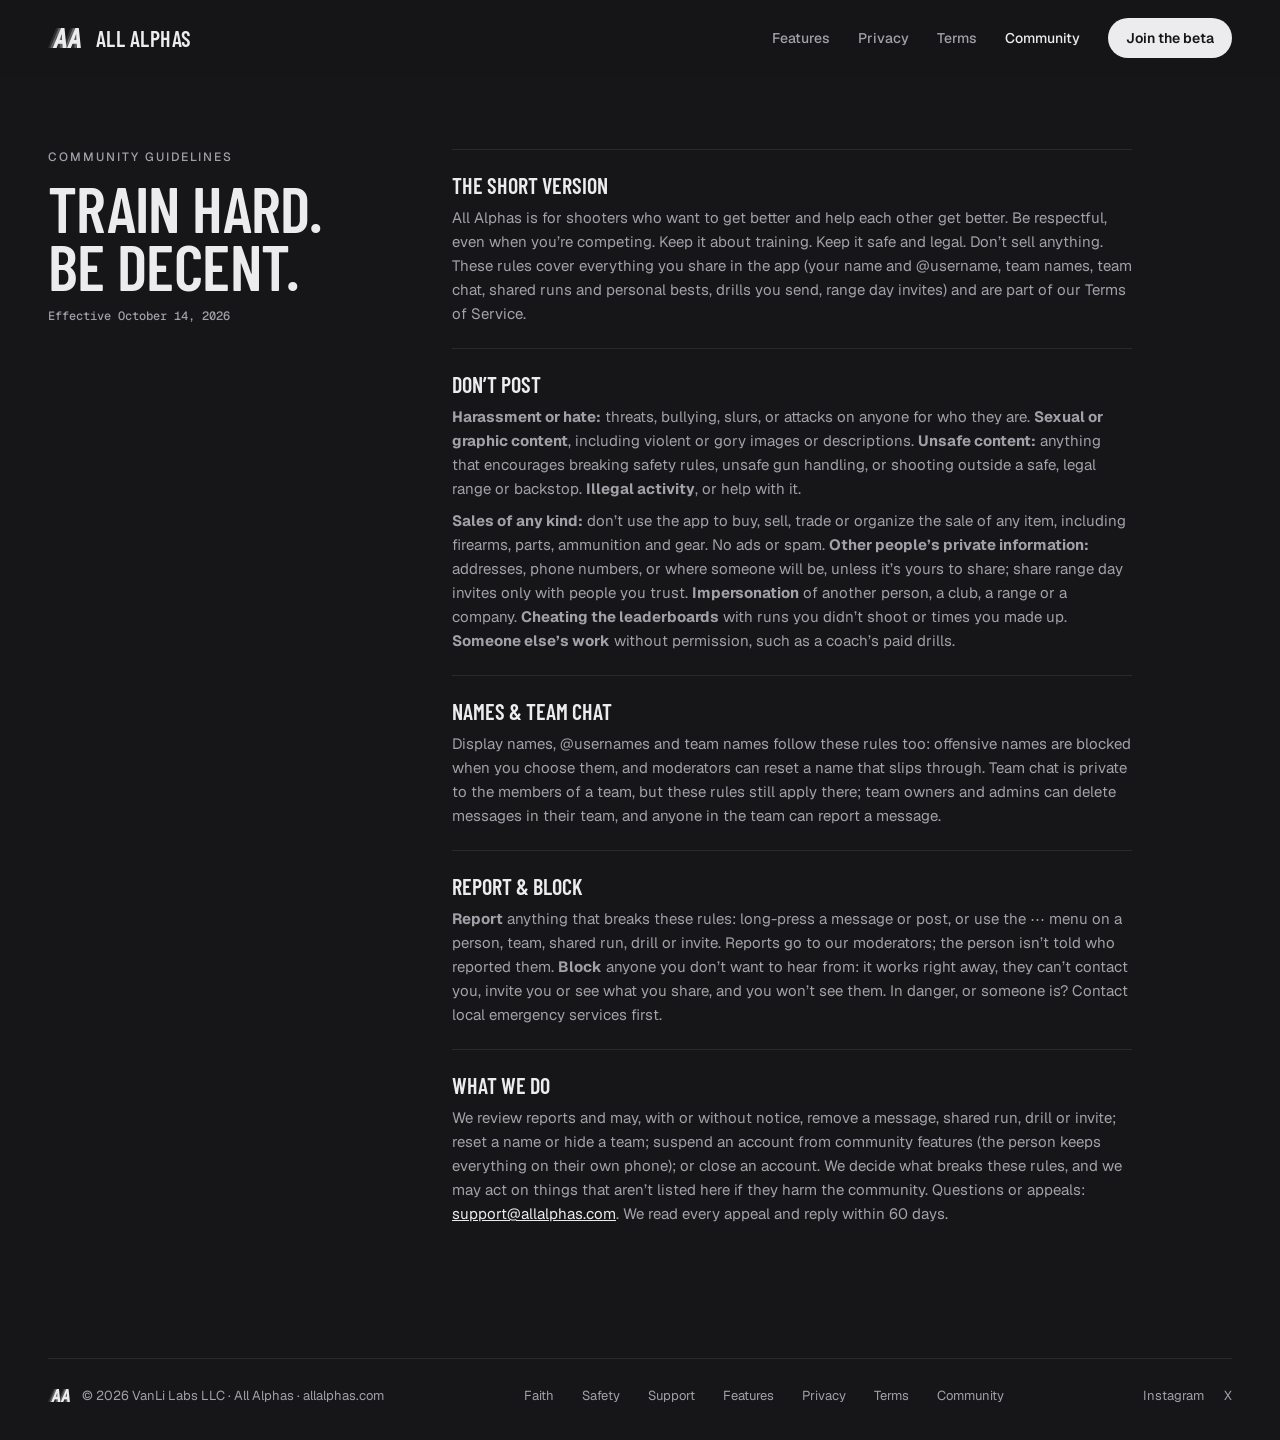
==== community/index.html @ 9bcdd229 "Launch audit fixes: self-hosted fonts, accessibility, stale text Fonts served from the site (OFL tex" ====
<!DOCTYPE html>
<html lang="en">
<head>
<meta charset="UTF-8">
<meta http-equiv="Content-Security-Policy" content="default-src 'self'; script-src 'self' 'sha256-/9OlX+zkD22YCrspq30CoqWCmmkGF4t2o6hszdd3/6A='; style-src 'self'; font-src 'self'; img-src 'self'; connect-src 'self'; object-src 'none'; base-uri 'none'; form-action 'none'; upgrade-insecure-requests">
<meta name="viewport" content="width=device-width, initial-scale=1">
<meta name="theme-color" content="#161618">
<meta name="color-scheme" content="dark">
<title>Community Guidelines — All Alphas</title>
<meta name="description" content="The All Alphas Community Guidelines.">
<link rel="canonical" href="https://allalphas.com/community/">
<link rel="icon" type="image/png" href="/assets/favicon.png">
<link rel="apple-touch-icon" href="/assets/icon.png">
<link rel="stylesheet" href="/styles.css?v=14">
<script>
  // Scroll animations are an enhancement: skip them for people who ask for reduced motion.
  if (!window.matchMedia('(prefers-reduced-motion: reduce)').matches) document.documentElement.classList.add('js');
</script>
</head>
<body>
<a class="skip-link" href="#main">Skip to content</a>

<div class="scroll-progress" id="scroll-progress" aria-hidden="true"></div>

<nav class="nav" id="nav">
  <a href="/" class="nav-brand" aria-label="All Alphas home">
    <img src="/assets/logo.svg" alt="">
    <span class="nav-wordmark">ALL ALPHAS</span>
  </a>
  <div class="nav-links" id="nav-links">
    <a class="nav-link" href="/features/">Features</a>
    <a class="nav-link" href="/privacy/">Privacy</a>
    <a class="nav-link" href="/terms/">Terms</a>
    <a class="nav-link" href="/community/" aria-current="page">Community</a>
    <a class="pill" href="https://testflight.apple.com/join/QeFHPPyd" target="_blank" rel="noopener" id="join-link">Join the beta</a>
  </div>
  <button class="nav-toggle" id="nav-toggle" aria-label="Open menu" aria-controls="nav-links" aria-expanded="false">&#9776;</button>
</nav>

<main id="main" class="page-main">
<section class="section" id="community">
  <div class="section-label">
    <span class="eyebrow">COMMUNITY GUIDELINES</span>
    <h1>TRAIN HARD.<br>BE DECENT.</h1>
    <span class="section-date">Effective October 14, 2026</span>
  </div>
  <div class="legal-list">
    <div class="legal-item">
      <h3>THE SHORT VERSION</h3>
      <p>All Alphas is for shooters who want to get better and help each other get better. Be respectful, even when you’re competing. Keep it about training. Keep it safe and legal. Don’t sell anything. These rules cover everything you share in the app (your name and @username, team names, team chat, shared runs and personal bests, drills you send, range day invites) and are part of our Terms of Service.</p>
    </div>
    <div class="legal-item">
      <h3>DON’T POST</h3>
      <p><strong>Harassment or hate:</strong> threats, bullying, slurs, or attacks on anyone for who they are. <strong>Sexual or graphic content</strong>, including violent or gory images or descriptions. <strong>Unsafe content:</strong> anything that encourages breaking safety rules, unsafe gun handling, or shooting outside a safe, legal range or backstop. <strong>Illegal activity</strong>, or help with it.</p>
      <p><strong>Sales of any kind:</strong> don’t use the app to buy, sell, trade or organize the sale of any item, including firearms, parts, ammunition and gear. No ads or spam. <strong>Other people’s private information:</strong> addresses, phone numbers, or where someone will be, unless it’s yours to share; share range day invites only with people you trust. <strong>Impersonation</strong> of another person, a club, a range or a company. <strong>Cheating the leaderboards</strong> with runs you didn’t shoot or times you made up. <strong>Someone else’s work</strong> without permission, such as a coach’s paid drills.</p>
    </div>
    <div class="legal-item">
      <h3>NAMES &amp; TEAM CHAT</h3>
      <p>Display names, @usernames and team names follow these rules too: offensive names are blocked when you choose them, and moderators can reset a name that slips through. Team chat is private to the members of a team, but these rules still apply there; team owners and admins can delete messages in their team, and anyone in the team can report a message.</p>
    </div>
    <div class="legal-item">
      <h3>REPORT &amp; BLOCK</h3>
      <p><strong>Report</strong> anything that breaks these rules: long-press a message or post, or use the ⋯ menu on a person, team, shared run, drill or invite. Reports go to our moderators; the person isn’t told who reported them. <strong>Block</strong> anyone you don’t want to hear from: it works right away, they can’t contact you, invite you or see what you share, and you won’t see them. In danger, or someone is? Contact local emergency services first.</p>
    </div>
    <div class="legal-item">
      <h3>WHAT WE DO</h3>
      <p>We review reports and may, with or without notice, remove a message, shared run, drill or invite; reset a name or hide a team; suspend an account from community features (the person keeps everything on their own phone); or close an account. We decide what breaks these rules, and we may act on things that aren’t listed here if they harm the community. Questions or appeals: <a href="mailto:support@allalphas.com">support@allalphas.com</a>. We read every appeal and reply within 60 days.</p>
    </div>
  </div>
</section>
</main>

<footer>
  <div class="brand">
    <img src="/assets/logo.svg" alt="">
    <span>© 2026 VanLi Labs LLC · All Alphas · allalphas.com</span>
  </div>
  <div class="links">
    <a href="/#faith">Faith</a>
    <a href="/#safety">Safety</a>
    <a href="/#support">Support</a>
    <a href="/features/">Features</a>
    <a href="/privacy/">Privacy</a>
    <a href="/terms/">Terms</a>
    <a href="/community/">Community</a>
  </div>
  <div class="social-links">
    <a href="https://instagram.com/allalphas.app" target="_blank" rel="noopener">Instagram</a>
    <a href="https://x.com/allalphas.app" target="_blank" rel="noopener">X</a>
  </div>
</footer>

<script src="/app.js?v=9"></script>
</body>
</html>
---- styles.css ----
/* Fonts are served from this site, so no visitor data goes to a font host. SIL Open Font License: assets/fonts/OFL.txt */
@font-face { font-family: 'Barlow Condensed'; font-style: normal; font-weight: 500; font-display: swap; src: url('/assets/fonts/BarlowCondensed_500Medium.ttf') format('truetype'); }
@font-face { font-family: 'Barlow Condensed'; font-style: normal; font-weight: 600; font-display: swap; src: url('/assets/fonts/BarlowCondensed_600SemiBold.ttf') format('truetype'); }
@font-face { font-family: 'Barlow Condensed'; font-style: normal; font-weight: 700; font-display: swap; src: url('/assets/fonts/BarlowCondensed_700Bold.ttf') format('truetype'); }
@font-face { font-family: 'Geist'; font-style: normal; font-weight: 400; font-display: swap; src: url('/assets/fonts/Geist_400Regular.ttf') format('truetype'); }
@font-face { font-family: 'Geist'; font-style: normal; font-weight: 500; font-display: swap; src: url('/assets/fonts/Geist_500Medium.ttf') format('truetype'); }
@font-face { font-family: 'Geist'; font-style: normal; font-weight: 600; font-display: swap; src: url('/assets/fonts/Geist_600SemiBold.ttf') format('truetype'); }
@font-face { font-family: 'Geist'; font-style: normal; font-weight: 700; font-display: swap; src: url('/assets/fonts/Geist_700Bold.ttf') format('truetype'); }
@font-face { font-family: 'Geist Mono'; font-style: normal; font-weight: 500; font-display: swap; src: url('/assets/fonts/GeistMono_500Medium.ttf') format('truetype'); }
@font-face { font-family: 'Geist Mono'; font-style: normal; font-weight: 600; font-display: swap; src: url('/assets/fonts/GeistMono_600SemiBold.ttf') format('truetype'); }

/* All Alphas marketing site — tokens taken from src/theme/tokens.ts in ethanlight1110/all-alphas */

:root {
  --bg: #161618;
  --card: #1f1f22;
  --raise: #2a2a2e;
  --line: #2a2a2e;
  --ink: #ececee;
  --mute: #a1a1a8;
  --faint: #6c6c73;
  --inv: #ececee;
  --inv-ink: #161618;
  --good: #3fc168;
  --bad: #ff6f6b;
  --pb: #ba7afb;
  --inverted-surface: #ececee;
  --inverted-ink: #161618;
  --inverted-mute: #5a5a60;
  --inverted-rule: #c9c9cd;
  --inverted-rule-2: #d0d0d4;
  --content-max: 74rem;
  --side-pad: 3rem;
  color-scheme: dark;
}

* { box-sizing: border-box; }

html {
  background: var(--bg);
  scroll-behavior: smooth;
  /* The nav is sticky, so in-page links stop just below it. */
  scroll-padding-top: 4.75rem;
}

body {
  margin: 0;
  background: var(--bg);
  color: var(--ink);
  font-family: 'Geist', system-ui, -apple-system, sans-serif;
  -webkit-font-smoothing: antialiased;
}

a { color: inherit; text-decoration: none; overflow-wrap: anywhere; }

/* Feedback is instant on press (not on release). The tiny touchstart listener in app.js makes
   :active fire on iOS Safari. The default grey tap flash is replaced by these states. */
a, button { -webkit-tap-highlight-color: transparent; }
a:active, .nav-toggle:active { opacity: .6; }

a:focus-visible, button:focus-visible {
  outline: 2px solid var(--ink);
  outline-offset: 3px;
}
.safety-panel a:focus-visible { outline-color: var(--inverted-ink); }

.display {
  font-family: 'Barlow Condensed', sans-serif;
  text-transform: uppercase;
}

.mono {
  font-family: 'Geist Mono', ui-monospace, monospace;
}

.wrap {
  max-width: var(--content-max);
  margin: 0 auto;
  padding-left: var(--side-pad);
  padding-right: var(--side-pad);
}

/* ---------- Nav ---------- */

/* Translucent, sticky chrome: content scrolls underneath. The divider only appears once the page
   has scrolled (app.js toggles .scrolled), so it separates the bar from content rather than
   sitting there permanently. */
.nav {
  position: sticky;
  top: 0;
  z-index: 40;
  display: flex;
  align-items: center;
  justify-content: space-between;
  padding: 1.125rem var(--side-pad);
  background: rgba(22, 22, 24, .86); /* dense enough to keep the links legible over the light Safety panel */
  -webkit-backdrop-filter: blur(20px) saturate(180%);
  backdrop-filter: blur(20px) saturate(180%);
  border-bottom: 1px solid transparent;
  transition: border-color 200ms ease;
}

.nav.scrolled { border-bottom-color: var(--line); }

@supports not ((backdrop-filter: blur(1px)) or (-webkit-backdrop-filter: blur(1px))) {
  .nav { background: var(--bg); }
}
@media (prefers-reduced-transparency: reduce) {
  .nav { background: var(--bg); -webkit-backdrop-filter: none; backdrop-filter: none; }
}
@media (prefers-contrast: more) {
  .nav { background: var(--bg); -webkit-backdrop-filter: none; backdrop-filter: none; border-bottom-color: var(--mute); }
}

.nav-brand {
  display: flex;
  align-items: center;
  gap: 0.75rem;
  /* 44px-tall hit area without changing the look */
  padding: 0.75rem 0;
  margin: -0.75rem 0;
}

.nav-brand img {
  width: 36px;
  height: auto;
}

.nav-wordmark {
  font: 600 1.375rem/1 'Barlow Condensed', sans-serif;
  letter-spacing: 0.0227em;
}

.nav-links {
  display: flex;
  align-items: center;
  gap: 1.75rem;
  font: 500 0.875rem 'Geist', sans-serif;
}

.nav-links a.nav-link {
  color: var(--mute);
  transition: color 150ms ease;
}

.pill {
  display: inline-flex;
  align-items: center;
  height: 2.5rem;
  padding: 0 1.125rem;
  border-radius: 999px;
  background: var(--inv);
  color: var(--inv-ink);
  font: 600 0.875rem/1 'Geist', sans-serif;
  position: relative;
  transition: background 150ms ease, transform 220ms cubic-bezier(.2, .7, .2, 1);
}

/* Invisible padding so the tap area is at least 44px tall even when the pill is 36-40px. */
.pill::before {
  content: "";
  position: absolute;
  inset: -4px -2px;
}

/* Responds on press, settles back with a soft ease-out on release. */
.pill:active {
  opacity: 1;
  transform: scale(.97);
  transition-duration: 80ms, 80ms;
}

.nav-toggle {
  display: none;
  background: none;
  border: none;
  color: var(--ink);
  font-size: 1.75rem;
  line-height: 1;
  cursor: pointer;
  padding: 0.25rem 0.5rem;
  min-width: 2.75rem;
  min-height: 2.75rem;
  align-items: center;
  justify-content: center;
}

/* Hover only on devices that can hover (on touch it sticks after a tap). */
@media (hover: hover) {
  .nav-links a.nav-link:hover,
  footer .links a:hover,
  footer .social-links a:hover { color: var(--ink); }
  .pill:hover { background: #ffffff; }
}

/* ---------- Hero ---------- */

.hero {
  display: grid;
  grid-template-columns: minmax(0,1fr) minmax(0,1fr);
  align-items: center;
  padding: 0 var(--side-pad) 3rem;
  gap: 1.5rem;
}

.hero-copy {
  display: flex;
  flex-direction: column;
  gap: 1.625rem;
  padding-top: 2.5rem;
}

.eyebrow {
  font: 500 0.75rem 'Geist', sans-serif;
  letter-spacing: 0.1667em;
  color: var(--mute);
}

.hero h1 {
  margin: 0;
  font: 600 7rem/.88 'Barlow Condensed', sans-serif;
  letter-spacing: -.01em;
}

.hero p {
  margin: 0;
  max-width: 27.5rem;
  font: 400 1.0625rem/1.55 'Geist', sans-serif;
  color: var(--mute);
}

.store-row {
  display: flex;
  align-items: center;
  gap: 1rem;
  flex-wrap: wrap;
}

.store-badge {
  height: 3.25rem;
  padding: 0 1.375rem;
  border-radius: 12px;
  background: #000;
  border: 1px solid #4a4a50;
  display: flex;
  flex-direction: column;
  justify-content: center;
  color: #fff;
}

.store-badge span.small { font: 500 0.625rem 'Geist', sans-serif; }
.store-badge span.big { font: 600 1.1875rem/1 'Geist', sans-serif; }

.store-caption {
  font: 500 0.75rem 'Geist Mono', monospace;
  color: var(--mute);
}

/* ---------- Beta sign-up ---------- */

.beta {
  display: flex;
  flex-direction: column;
  align-items: flex-start;
  gap: 0.875rem;
  width: 100%;
  max-width: 28.75rem;
}

.beta-form,
.beta-done {
  display: flex;
  flex-direction: column;
  gap: 0.625rem;
  width: 100%;
  text-align: left;
}

.beta-form[hidden],
.beta-done[hidden],
.store-badge[hidden] { display: none; }

.beta-title {
  font: 500 0.75rem 'Geist', sans-serif;
  letter-spacing: 0.1667em;
  color: var(--ink);
}

.beta-row {
  display: flex;
  gap: 0.625rem;
  width: 100%;
}

.beta-input {
  flex: 1 1 0;
  min-width: 0;
  height: 3rem;
  padding: 0 1rem;
  border-radius: 12px;
  border: 1px solid #3a3a40;
  background: var(--card);
  color: var(--ink);
  font: 400 1rem 'Geist', sans-serif;
  appearance: none;
  -webkit-appearance: none;
}

.beta-input::placeholder { color: var(--faint); }

.beta-input:focus-visible,
.beta-check input:focus-visible {
  outline: 2px solid var(--ink);
  outline-offset: 2px;
}

.beta-submit {
  height: 3rem;
  padding: 0 1.375rem;
  border: none;
  cursor: pointer;
  white-space: nowrap;
  font-size: 0.9375rem;
}

.beta-submit:disabled { opacity: .6; cursor: default; }

.beta-check {
  display: flex;
  align-items: center;
  gap: 0.625rem;
  font: 400 0.875rem/1.4 'Geist', sans-serif;
  color: var(--mute);
  cursor: pointer;
}

.beta-check input {
  width: 20px;
  height: 20px;
  flex: 0 0 auto;
  margin: 0;
  accent-color: var(--ink);
}

.beta-status {
  margin: 0;
  min-height: 0;
  font: 500 0.875rem/1.4 'Geist', sans-serif;
  color: var(--good);
}
.beta-status:empty { display: none; }
.beta-status.error { color: var(--bad); }

.hero .beta-note,
.hero .beta-done p {
  margin: 0;
  max-width: none;
  font: 400 0.8125rem/1.5 'Geist', sans-serif;
  color: var(--mute);
}

.hero .beta-done p { font-size: 1.0625rem; }

.beta-note a { text-decoration: underline; }

.beta-trap {
  position: absolute;
  left: -10000px;
  width: 1px;
  height: 1px;
  overflow: hidden;
}

.visually-hidden {
  position: absolute;
  width: 1px;
  height: 1px;
  margin: -1px;
  padding: 0;
  overflow: hidden;
  clip: rect(0 0 0 0);
  white-space: nowrap;
  border: 0;
}

.hero-art {
  position: relative;
  display: flex;
  flex-wrap: wrap;
  align-items: flex-start;
  gap: 2.25rem;
}

.phone {
  position: relative;
  display: block;
  box-sizing: border-box;
  width: 240px;
  flex: 0 0 auto;
  aspect-ratio: 282 / 610;
  border-radius: 42px;
  background: #0b0b0c;
  border: 1px solid #2e2e33;
  box-shadow: 0 0 0 1px #2e2e33, 0 40px 80px -20px rgba(0,0,0,.7);
  padding: 7px;
}

.phone img {
  display: block;
  width: 100%;
  height: 100%;
  object-fit: cover;
  border-radius: 34px;
  background: #161618;
}

.phone::after {
  content: "";
  position: absolute;
  top: 18px;
  left: 50%;
  transform: translateX(-50%);
  width: 62px;
  height: 17px;
  border-radius: 9px;
  background: #000;
  pointer-events: none;
}

.hero-art .behind {
  order: 2;
  opacity: .5;
  margin-top: 70px;
  width: 200px;
}

.hero-art .front {
  order: 1;
}

/* ---------- Feature strip ---------- */

.features {
  margin: 0 var(--side-pad);
  display: grid;
  grid-template-columns: repeat(4, minmax(0, 1fr));
  border-top: 1px solid var(--line);
  border-bottom: 1px solid var(--line);
}

.feature {
  padding: 2rem 1.75rem;
  border-left: 1px solid var(--line);
  display: flex;
  flex-direction: column;
  gap: 0.625rem;
}

.feature:first-child {
  border-left: none;
  padding-left: 0;
}

.feature:last-child {
  padding-right: 0;
}

.feature h2,
.feature h3 {
  margin: 0;
  font: 600 1.625rem/1 'Barlow Condensed', sans-serif;
}

.feature p {
  margin: 0;
  font: 400 0.875rem/1.5 'Geist', sans-serif;
  color: var(--mute);
}

/* ---------- Section shells ---------- */

.section {
  padding: 6.875rem var(--side-pad) 0;
  display: grid;
  grid-template-columns: 21.25rem minmax(0,1fr);
  gap: 4rem;
  scroll-margin-top: 1.5rem;
}

.section:last-of-type { padding-bottom: 6.875rem; }

.section-label {
  display: flex;
  flex-direction: column;
  gap: 0.875rem;
}

.section-label .eyebrow { color: var(--mute); }

.section-label h1,
.section-label h2 {
  margin: 0;
  font: 600 4rem/.9 'Barlow Condensed', sans-serif;
  letter-spacing: -.01em;
}

.section-date {
  font: 500 0.75rem 'Geist Mono', monospace;
  color: var(--mute);
}

/* ---------- Support ---------- */

.support-body {
  display: flex;
  flex-direction: column;
  gap: 0.875rem;
}

.email-card {
  background: var(--card);
  border-radius: 20px;
  padding: 2rem;
  display: flex;
  justify-content: space-between;
  align-items: center;
  gap: 1.5rem;
  flex-wrap: wrap;
}

.email-card .label {
  font: 500 0.6875rem 'Geist', sans-serif;
  letter-spacing: 0.1364em;
  color: var(--mute);
}

.email-card a {
  font: 600 clamp(1.125rem, 5vw, 2.25rem)/1.15 'Barlow Condensed', sans-serif;
  display: block;
  margin-top: 0.375rem;
  overflow-wrap: anywhere;
}

.help-grid {
  display: grid;
  grid-template-columns: repeat(3, minmax(0, 1fr));
  gap: 0.875rem;
}

.help-card {
  background: var(--card);
  border-radius: 20px;
  padding: 1.5rem;
  display: flex;
  flex-direction: column;
  gap: 0.5rem;
}

.help-card .title {
  font: 600 1.25rem/1.05 'Barlow Condensed', sans-serif;
}

.help-card .body {
  font: 400 0.875rem/1.5 'Geist', sans-serif;
  color: var(--mute);
}

.support-foot {
  font: 400 0.8125rem 'Geist', sans-serif;
  color: var(--mute);
}

/* ---------- Safety (inverted panel) ---------- */

.safety-panel {
  margin: 6.875rem var(--side-pad) 0;
  padding: 3.5rem;
  border-radius: 20px;
  background: var(--inverted-surface);
  color: var(--inverted-ink);
  display: grid;
  grid-template-columns: 21.25rem minmax(0,1fr);
  gap: 4rem;
  scroll-margin-top: 1.5rem;
}

.safety-panel .eyebrow { color: var(--inverted-mute); }

.safety-panel h2 {
  margin: 0;
  font: 600 4rem/.9 'Barlow Condensed', sans-serif;
  letter-spacing: -.01em;
}

.safety-body {
  display: flex;
  flex-direction: column;
  gap: 1rem;
  font: 400 1rem/1.6 'Geist', sans-serif;
  max-width: 42.5rem;
}

.safety-body > p { margin: 0; }

.rules-card {
  background: var(--bg);
  color: var(--ink);
  border-radius: 16px;
  padding: 1.75rem;
  display: flex;
  flex-direction: column;
  gap: 1.125rem;
}

.rules-card .label {
  font: 500 0.6875rem 'Geist', sans-serif;
  letter-spacing: 0.1364em;
  color: var(--mute);
}

.rules-grid {
  display: grid;
  grid-template-columns: repeat(2, minmax(0, 1fr));
  gap: 1.125rem 1.75rem;
}

.rule {
  display: flex;
  gap: 0.875rem;
  align-items: baseline;
}

.rule .num {
  font: 600 2rem/1 'Barlow Condensed', sans-serif;
  flex: none;
}

.rule .text {
  font: 400 0.9375rem/1.5 'Geist', sans-serif;
}

.safety-list {
  display: flex;
  flex-direction: column;
  border-top: 1px solid var(--inverted-rule);
}

.safety-list span {
  padding: 0.75rem 0;
  border-bottom: 1px solid var(--inverted-rule);
  font: 400 1rem/1.6 'Geist', sans-serif;
}

.safety-list span:last-child { border-bottom: none; }

.liability {
  color: var(--inverted-mute);
}

/* ---------- Legal (privacy / terms) ---------- */

.legal-list {
  display: flex;
  flex-direction: column;
  max-width: 42.5rem;
  border-top: 1px solid var(--line);
}

.legal-item {
  padding: 1.375rem 0;
  border-bottom: 1px solid var(--line);
  display: flex;
  flex-direction: column;
  gap: 0.5rem;
}

.legal-item:last-child { border-bottom: none; }

.legal-item h3 {
  margin: 0;
  font: 600 1.375rem 'Barlow Condensed', sans-serif;
}

.legal-item p {
  margin: 0;
  font: 400 0.9375rem/1.6 'Geist', sans-serif;
  color: var(--mute);
}

.legal-item p a { color: var(--ink); text-decoration: underline; }

.clause {
  padding: 1.375rem 0;
  border-bottom: 1px solid var(--line);
  display: grid;
  grid-template-columns: 2.5rem 1fr;
  gap: 0.75rem;
}

.clause:last-child { border-bottom: none; }

.clause .num {
  font: 500 0.8125rem 'Geist Mono', monospace;
  color: var(--mute);
  padding-top: 0.25rem;
}

.clause .body {
  display: flex;
  flex-direction: column;
  gap: 0.5rem;
}

.clause h3 {
  margin: 0;
  font: 600 1.375rem 'Barlow Condensed', sans-serif;
}

.clause p {
  margin: 0;
  font: 400 0.9375rem/1.6 'Geist', sans-serif;
  color: var(--mute);
}

.clause p a { color: var(--ink); text-decoration: underline; }

/* ---------- Footer ---------- */

footer {
  margin: 0 var(--side-pad);
  padding: 1.75rem 0 2.25rem;
  border-top: 1px solid var(--line);
  display: flex;
  justify-content: space-between;
  align-items: center;
  flex-wrap: wrap;
  gap: 1rem;
  font: 400 0.8125rem 'Geist', sans-serif;
  color: var(--mute);
}

footer .brand {
  display: flex;
  align-items: center;
  gap: 0.625rem;
}

footer .brand img { width: 24px; height: auto; }

footer .links {
  display: flex;
  gap: 1.75rem;
  flex-wrap: wrap;
}

footer .social-links {
  display: flex;
  gap: 1.25rem;
  flex-wrap: wrap;
}

/* On touch screens, give footer links a 44px-tall row (desktop keeps the compact footer). */
@media (pointer: coarse), (max-width: 35em) {
  footer .links,
  footer .social-links { gap: 0 1.5rem; }
  footer .links a,
  footer .social-links a {
    display: inline-flex;
    align-items: center;
    min-height: 2.75rem;
  }
}

/* ---------- Inner pages ---------- */

.nav-links a.nav-link[aria-current="page"] { color: var(--ink); }

.page-main { padding-bottom: 6.875rem; }
.page-main .section { padding-top: 4.5rem; }
.page-main .section:last-of-type { padding-bottom: 0; }
.page-main .safety-panel { margin-top: 4.5rem; }

/* ---------- Faith ---------- */

.faith {
  scroll-margin-top: 1.5rem;
  max-width: 51.25rem;
  margin: 0 auto;
  padding: 6rem var(--side-pad) 0;
  display: flex;
  flex-direction: column;
  align-items: center;
  gap: 2.5rem;
  text-align: center;
}

.faith h1,
.faith h2 {
  margin: 0;
  font: 600 clamp(2.75rem, 9vw, 6rem)/.95 'Barlow Condensed', sans-serif;
  letter-spacing: -.01em;
}

.faith-rule {
  display: block;
  width: 80px;
  height: 3px;
  border-radius: 2px;
  background: var(--good);
}

.faith-body {
  display: flex;
  flex-direction: column;
  gap: 1.75rem;
  max-width: 43.75rem;
}

.faith-body p {
  margin: 0;
  font: 400 clamp(1.125rem, 2.4vw, 1.5rem)/1.6 'Geist', sans-serif;
}

.faith-verse {
  margin: 0.5rem 0 0;
  display: flex;
  flex-direction: column;
  gap: 0.75rem;
  max-width: 43.75rem;
}

.faith-verse figcaption {
  font: 500 0.875rem 'Geist', sans-serif;
  letter-spacing: 0.2857em;
  color: var(--good);
}

.faith-verse blockquote {
  margin: 0;
  font: italic 400 clamp(1.125rem, 2.4vw, 1.5rem)/1.6 'Geist', sans-serif;
  color: var(--mute);
}

.faith-brand {
  margin-top: 1.5rem;
  display: flex;
  flex-direction: column;
  align-items: center;
  gap: 0.75rem;
}

.faith-brand img { width: 64px; height: auto; }

.faith-brand span {
  font: 600 1.375rem/1 'Barlow Condensed', sans-serif;
  letter-spacing: 0.1364em;
}

@media (max-width: 35em) {
  .faith { padding-top: 3.5rem; gap: 2rem; }
  .page-main .section { padding-top: 3rem; }
  .page-main .safety-panel { margin-top: 3rem; }
}

/* ---------- Scroll motion ---------- */
/* Everything here is gated on html.js, which a head script only sets when the visitor has not
   asked for reduced motion. Without it the page is fully visible and static. */

.scroll-progress {
  position: fixed;
  top: 0;
  left: 0;
  right: 0;
  height: 2px;
  background: var(--ink);
  transform: scaleX(0);
  transform-origin: 0 50%;
  z-index: 50;
  pointer-events: none;
}

.js .reveal {
  opacity: 0;
  transform: translateY(16px);
  transition:
    opacity .45s cubic-bezier(.2, .7, .2, 1) var(--d, 0ms),
    transform .45s cubic-bezier(.2, .7, .2, 1) var(--d, 0ms),
    translate .25s ease;
}

.js .reveal.in {
  opacity: 1;
  transform: none;
}

/* The back phone is intentionally dimmed. */
.js .hero-art .behind.reveal.in { opacity: .5; }

/* Phones: fade/rise in, then keep drifting up (a little faster than the page) as you scroll
   down, so the exit follows the same vertical path as the entrance. The drift is a CSS
   scroll-driven (view-timeline) animation, so the browser runs it on the compositor thread,
   in step with the finger, and it reverses by itself when you scroll back. No JavaScript runs
   while scrolling (iOS Safari can't keep JS-driven transforms in sync with its off-thread
   scrolling, which is what looked choppy). Browsers without support keep the phones still on
   touch devices; desktop falls back to app.js. The hero still clips horizontally as a guard
   against sideways scrollbars. */
.js .hero { overflow-x: clip; }
.js .hero-art .phone.reveal { translate: 0 32px; transform: none; }
.js .hero-art .phone.reveal.in { translate: 0 0; }
.js .hero-art .phone {
  transition:
    opacity .5s cubic-bezier(.2, .7, .2, 1) var(--d, 0ms),
    translate .5s cubic-bezier(.2, .7, .2, 1) var(--d, 0ms);
  will-change: transform;
}

@keyframes phone-drift-front {
  to { transform: translate3d(0, -60px, 0); }
}
@keyframes phone-drift-behind {
  to { transform: translate3d(0, -110px, 0); }
}

/* view() ties progress to each phone's own position: it stays put while it is on screen and
   drifts up as it scrolls off the top, whether it sits high on desktop or below the text on a phone. */
@supports (animation-timeline: view()) {
  .js .hero-art .front,
  .js .hero-art .behind {
    animation-timing-function: linear;
    animation-fill-mode: both;
    animation-duration: 1ms; /* required by some engines; the timeline controls progress */
    animation-timeline: view(block);
    animation-range: exit 0% exit 100%;
  }
  .js .hero-art .front  { animation-name: phone-drift-front; }
  .js .hero-art .behind { animation-name: phone-drift-behind; }
}
/* (Fallback for desktop browsers without scroll-driven animations: app.js writes translate / rotate inline.) */

/* Hover lift uses `translate` so it never fights the reveal's `transform`. */
@media (hover: hover) {
  .js .help-card:hover,
  .js .email-card:hover { translate: 0 -3px; }
}

@media (prefers-reduced-motion: reduce) {
  html { scroll-behavior: auto; }
}

/* ---------- Responsive ---------- */

@media (max-width: 71.875em) {
  .hero-art .phone.shot-home { position: static; margin: 0 auto; }
  .hero-art .phone.shot-analytics { display: none; }
}

@media (max-width: 56.25em) {
  .hero {
    grid-template-columns: minmax(0,1fr);
    min-height: 0;
    padding-top: 3rem;
    padding-bottom: 2rem;
    text-align: center;
  }
  .hero-copy { align-items: center; padding-top: 0; }
  .hero p { max-width: 30rem; }
  .beta { align-items: center; }
  .beta-note, .beta-check { text-align: left; }
  .hero-art { margin-top: 2rem; height: auto; }

  .features {
    grid-template-columns: repeat(2, minmax(0, 1fr));
  }
  .feature:nth-child(2n+1) { border-left: none; padding-left: 0; }
  .feature:nth-child(n+3) { border-top: 1px solid var(--line); padding-top: 2rem; }

  .section, .safety-panel {
    grid-template-columns: minmax(0,1fr);
    gap: 2rem;
  }

  .help-grid { grid-template-columns: minmax(0,1fr); }
}

@media (max-width: 35em) {
  :root { --side-pad: 1.25rem; }

  .nav { padding: 0.875rem 1.25rem; }
  .nav-links { gap: 0.75rem; }
  .nav-brand { gap: 0.5rem; }
  .nav-brand img { width: 30px; }
  .nav-wordmark { font-size: 1.1875rem; white-space: nowrap; }
  .nav-links .pill { height: 2.25rem; padding: 0 0.875rem; font-size: 0.8125rem; white-space: nowrap; }
  .nav-links a.nav-link { display: none; }
  .nav-toggle { display: inline-flex; }

  .nav.menu-open .nav-links {
    position: absolute;
    top: 100%;
    left: 0;
    right: 0;
    background: var(--bg);
    border-bottom: 1px solid var(--line);
    flex-direction: column;
    align-items: flex-start;
    padding: 0.5rem 1.25rem 1rem;
    gap: 0;
    z-index: 20;
  }
  /* 44px-tall rows */
  .nav.menu-open .nav-links a.nav-link { display: block; padding: 0.875rem 0; width: 100%; }
  .nav.menu-open .nav-links .pill { margin-top: 0.75rem; }

  .hero h1 { font-size: 4rem; }
  .hero { padding-left: 1.25rem; padding-right: 1.25rem; }
  .beta-row { flex-direction: column; }
  .beta-input, .beta-submit { width: 100%; flex: 0 0 auto; }
  .features { margin-left: 1.25rem; margin-right: 1.25rem; grid-template-columns: minmax(0,1fr); }
  .feature { border-left: none !important; padding-left: 0 !important; }
  .feature:nth-child(n+2) { border-top: 1px solid var(--line); padding-top: 1.75rem; }

  .section-label h1, .section-label h2, .safety-panel h2 { font-size: 2.75rem; }
  .rules-grid { grid-template-columns: minmax(0,1fr); }
  .safety-panel { margin-left: 1.25rem; margin-right: 1.25rem; padding: 2rem 1.5rem; }

  footer { margin-left: 1.25rem; margin-right: 1.25rem; }
}

@media (max-width: 22.5em) {
  .nav { padding-left: 0.875rem; padding-right: 0.875rem; }
  .nav-links { gap: 0.375rem; }
  .nav-wordmark { font-size: 1rem; letter-spacing: 0; }
  .nav-links .pill { padding: 0 0.6875rem; font-size: 0.75rem; }
  .nav-toggle { padding: 0.25rem 0.25rem; }
}

/* ---------- Download button ---------- */

.download-btn {
  height: 3.5rem;
  padding: 0 2.125rem;
  font-size: 1.0625rem;
}

/* ---------- Features page ---------- */

.feat-hero {
  display: grid;
  grid-template-columns: minmax(0, 1fr) minmax(0, 1fr);
  align-items: center;
  gap: 1.5rem;
  padding: 4.5rem var(--side-pad) 0;
}

.feat-hero-copy {
  display: flex;
  flex-direction: column;
  align-items: flex-start;
  gap: 1.625rem;
}

.feat-hero h1 {
  margin: 0;
  font: 600 clamp(3.25rem, 8vw, 6rem)/.9 'Barlow Condensed', sans-serif;
  letter-spacing: -.01em;
}

.feat-hero p {
  margin: 0;
  max-width: 27.5rem;
  font: 400 1.0625rem/1.55 'Geist', sans-serif;
  color: var(--mute);
}

.feat-shots {
  display: flex;
  align-items: flex-start;
  justify-content: center;
  gap: 1.75rem;
}

.feat-shots .phone.second { margin-top: 70px; }

.feat-grid {
  display: grid;
  grid-template-columns: repeat(3, minmax(0, 1fr));
  gap: 1rem;
  padding: 6rem var(--side-pad) 0;
}

.feat-card {
  background: var(--card);
  border-radius: 20px;
  padding: 1.75rem;
  display: flex;
  flex-direction: column;
  gap: 1rem;
}

.feat-head {
  display: flex;
  align-items: baseline;
  justify-content: space-between;
  gap: 0.75rem;
  flex-wrap: wrap;
}

.feat-card h2 {
  margin: 0;
  font: 600 1.75rem/1 'Barlow Condensed', sans-serif;
}

.feat-tag {
  font: 500 0.6875rem 'Geist', sans-serif;
  letter-spacing: 0.1364em;
  color: var(--good);
}

.feat-card ul {
  margin: 0;
  padding: 0;
  list-style: none;
  display: flex;
  flex-direction: column;
  gap: 0.75rem;
}

.feat-card li {
  position: relative;
  padding-left: 1.125rem;
  font: 400 0.875rem/1.5 'Geist', sans-serif;
  color: var(--mute);
}

.feat-card li::before {
  content: "";
  position: absolute;
  left: 0;
  top: 8px;
  width: 6px;
  height: 6px;
  border-radius: 50%;
  background: var(--good);
}

.feat-cta {
  padding: 6.875rem var(--side-pad) 0;
  display: flex;
  flex-direction: column;
  align-items: center;
  gap: 1.75rem;
  text-align: center;
}

.feat-cta h2 {
  margin: 0;
  font: 600 clamp(2.5rem, 7vw, 4.5rem)/.95 'Barlow Condensed', sans-serif;
  letter-spacing: -.01em;
}

@media (max-width: 62.5em) {
  .feat-grid { grid-template-columns: repeat(2, minmax(0, 1fr)); }
}

@media (max-width: 56.25em) {
  .feat-hero { grid-template-columns: minmax(0, 1fr); padding-top: 3rem; text-align: center; }
  .feat-hero-copy { align-items: center; }
  .feat-shots { margin-top: 1.5rem; }
  .feat-shots .phone.second { display: none; }
}

@media (max-width: 40em) {
  .feat-grid { grid-template-columns: minmax(0, 1fr); padding-top: 4rem; }
  .feat-cta { padding-top: 4.5rem; }
}

/* Keeps "TO GET FASTER." inside a 320px screen (after the base rule so it wins). */
@media (max-width: 22.5em) {
  .feat-hero h1 { font-size: 2.75rem; }
}

/* Keyboard users can jump past the nav; it appears only when focused. */
.skip-link { position: absolute; left: 16px; top: -60px; z-index: 100; padding: 10px 16px; border-radius: 8px; background: #fff; color: #111; font-weight: 600; }
.skip-link:focus { top: 12px; }
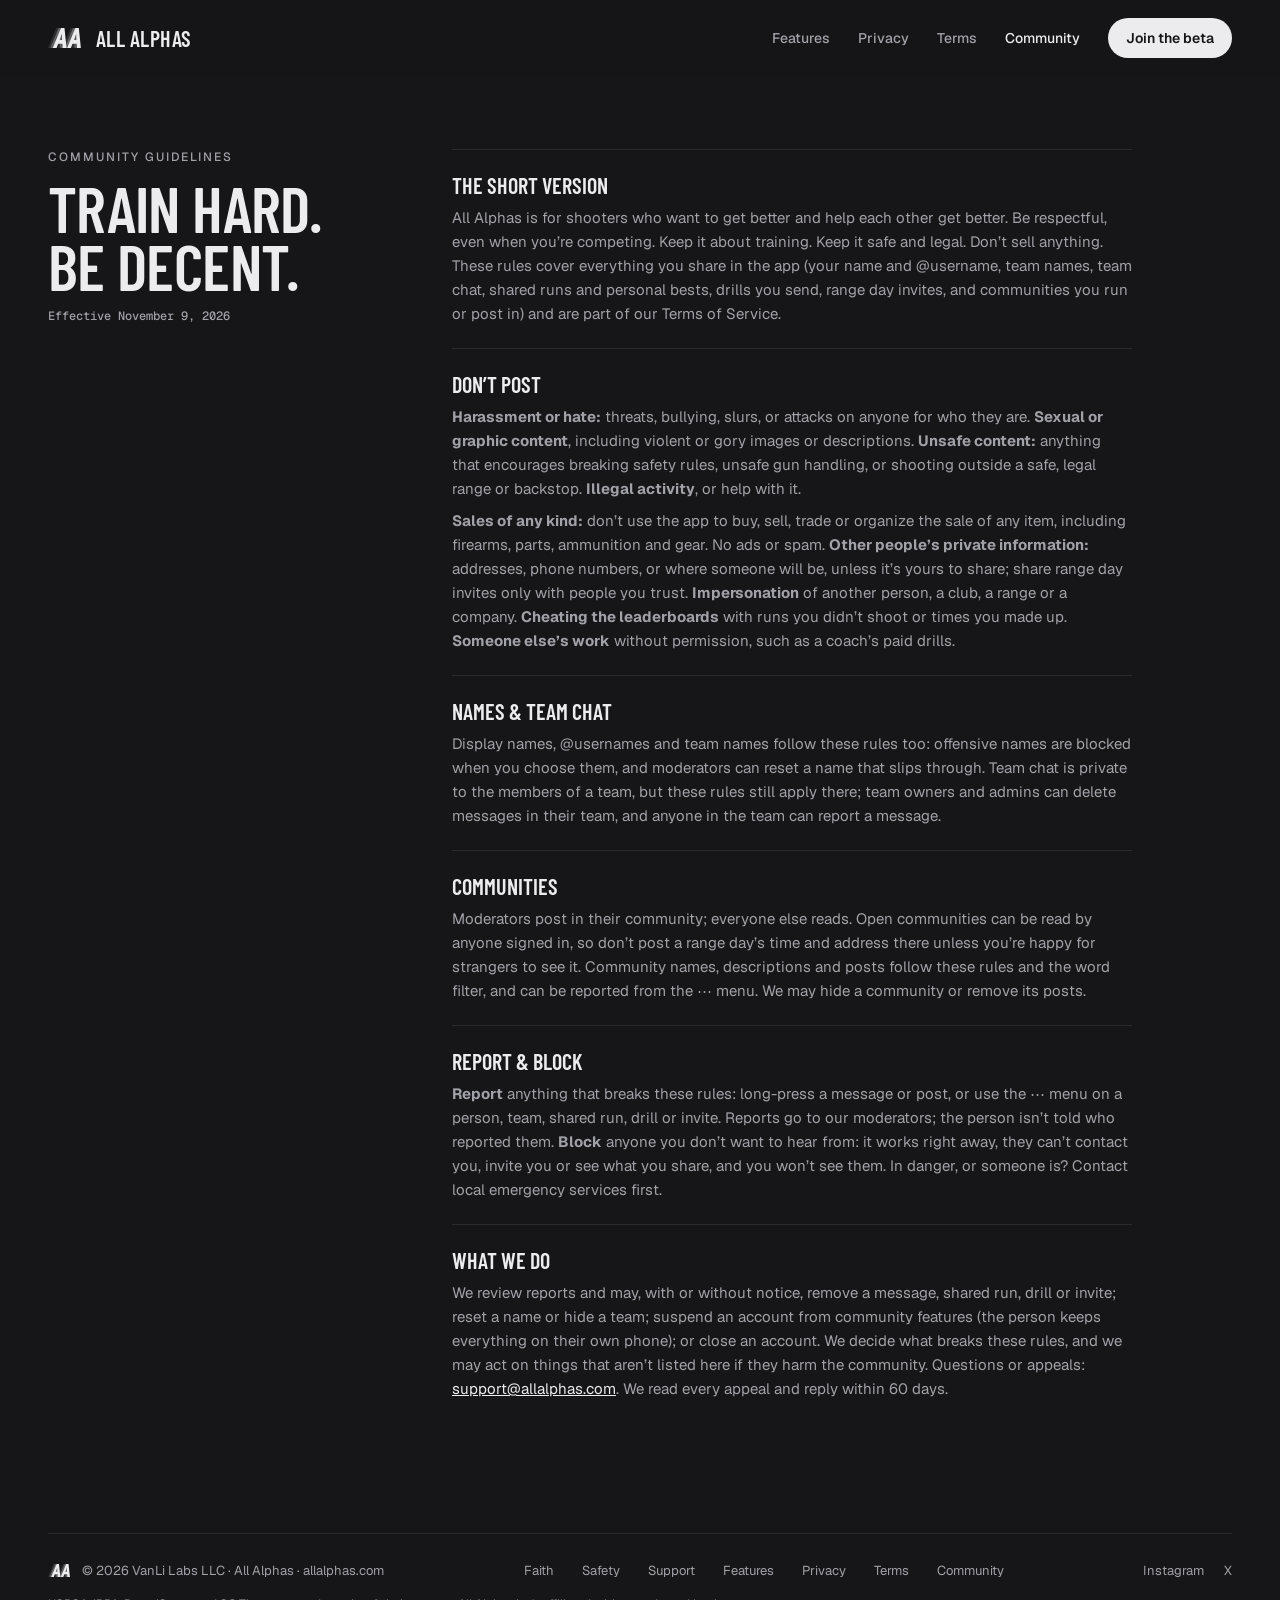
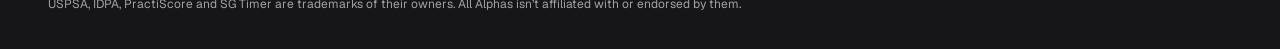
==== commit 61c687a9: "Legal updates for 1.0 (owner-approved drafts, docs/legal-drafts/1.0-CHANGES.md in the app repo) Priv" ====
--- a/community/index.html
+++ b/community/index.html
@@ -11,7 +11,7 @@
 <link rel="canonical" href="https://allalphas.com/community/">
 <link rel="icon" type="image/png" href="/assets/favicon.png">
 <link rel="apple-touch-icon" href="/assets/icon.png">
-<link rel="stylesheet" href="/styles.css?v=14">
+<link rel="stylesheet" href="/styles.css?v=15">
 <script>
   // Scroll animations are an enhancement: skip them for people who ask for reduced motion.
   if (!window.matchMedia('(prefers-reduced-motion: reduce)').matches) document.documentElement.classList.add('js');
@@ -42,12 +42,12 @@
   <div class="section-label">
     <span class="eyebrow">COMMUNITY GUIDELINES</span>
     <h1>TRAIN HARD.<br>BE DECENT.</h1>
-    <span class="section-date">Effective October 14, 2026</span>
+    <span class="section-date">Effective November 9, 2026</span>
   </div>
   <div class="legal-list">
     <div class="legal-item">
       <h3>THE SHORT VERSION</h3>
-      <p>All Alphas is for shooters who want to get better and help each other get better. Be respectful, even when you’re competing. Keep it about training. Keep it safe and legal. Don’t sell anything. These rules cover everything you share in the app (your name and @username, team names, team chat, shared runs and personal bests, drills you send, range day invites) and are part of our Terms of Service.</p>
+      <p>All Alphas is for shooters who want to get better and help each other get better. Be respectful, even when you’re competing. Keep it about training. Keep it safe and legal. Don’t sell anything. These rules cover everything you share in the app (your name and @username, team names, team chat, shared runs and personal bests, drills you send, range day invites, and communities you run or post in) and are part of our Terms of Service.</p>
     </div>
     <div class="legal-item">
       <h3>DON’T POST</h3>
@@ -57,6 +57,10 @@
     <div class="legal-item">
       <h3>NAMES &amp; TEAM CHAT</h3>
       <p>Display names, @usernames and team names follow these rules too: offensive names are blocked when you choose them, and moderators can reset a name that slips through. Team chat is private to the members of a team, but these rules still apply there; team owners and admins can delete messages in their team, and anyone in the team can report a message.</p>
+    </div>
+    <div class="legal-item">
+      <h3>COMMUNITIES</h3>
+      <p>Moderators post in their community; everyone else reads. Open communities can be read by anyone signed in, so don’t post a range day’s time and address there unless you’re happy for strangers to see it. Community names, descriptions and posts follow these rules and the word filter, and can be reported from the ⋯ menu. We may hide a community or remove its posts.</p>
     </div>
     <div class="legal-item">
       <h3>REPORT &amp; BLOCK</h3>
@@ -88,6 +92,7 @@
     <a href="https://instagram.com/allalphas.app" target="_blank" rel="noopener">Instagram</a>
     <a href="https://x.com/allalphas.app" target="_blank" rel="noopener">X</a>
   </div>
+  <p class="tm">USPSA, IDPA, PractiScore and SG Timer are trademarks of their owners. All Alphas isn’t affiliated with or endorsed by them.</p>
 </footer>
 
 <script src="/app.js?v=9"></script>
--- a/styles.css
+++ b/styles.css
@@ -747,6 +747,11 @@
 
 footer .brand img { width: 24px; height: auto; }
 
+/* Under app screenshots that show made-up numbers (audit L16). */
+.sample-note { flex-basis: 100%; width: 100%; margin: 0.75rem 0 0; text-align: left; font: 400 0.75rem/1.4 'Geist', sans-serif; color: var(--mute); }
+
+footer .tm { flex-basis: 100%; margin: 0; font-size: 0.75rem; line-height: 1.5; }
+
 footer .links {
   display: flex;
   gap: 1.75rem;
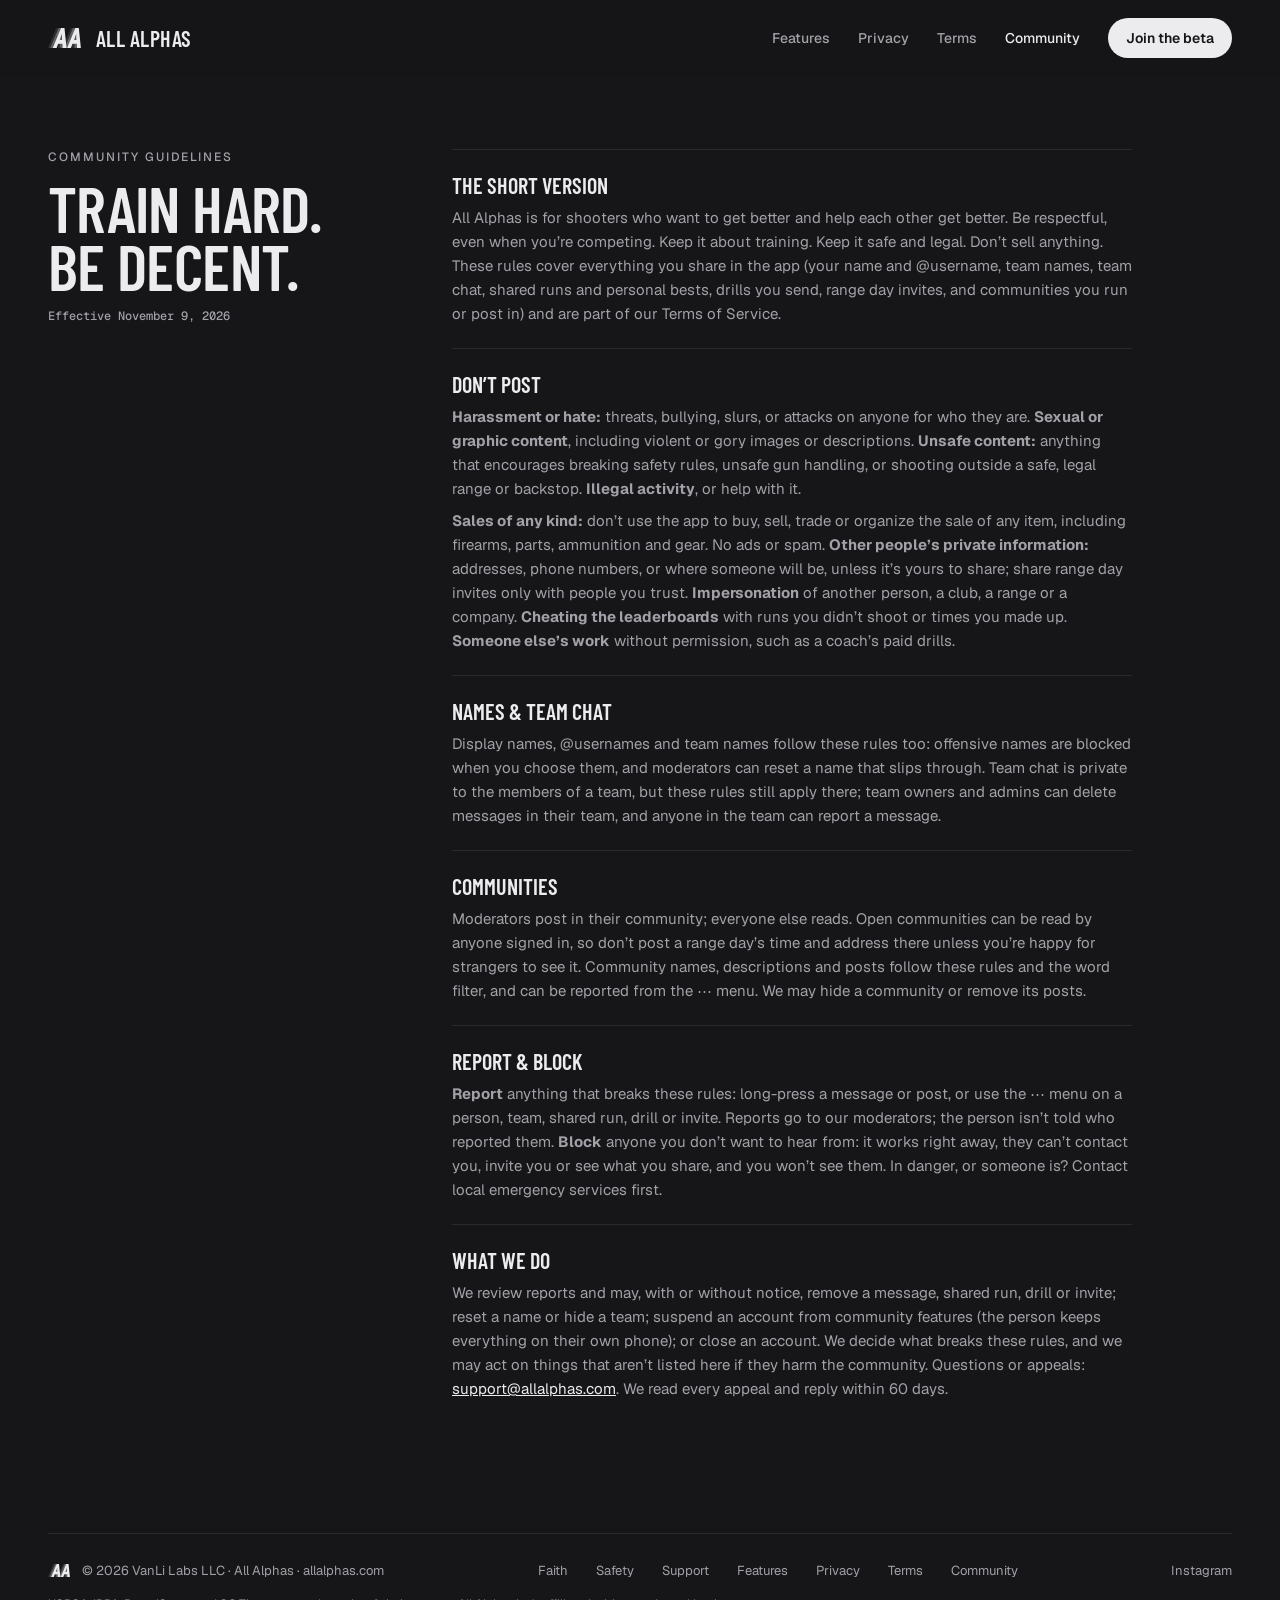
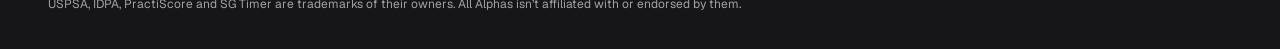
==== commit 8800a13e: "Remove the X link: the handle isn't ours (audit R9) Co-Authored-By: Claude Opus 5.5 <noreply@anthrop" ====
--- a/community/index.html
+++ b/community/index.html
@@ -90,7 +90,6 @@
   </div>
   <div class="social-links">
     <a href="https://instagram.com/allalphas.app" target="_blank" rel="noopener">Instagram</a>
-    <a href="https://x.com/allalphas.app" target="_blank" rel="noopener">X</a>
   </div>
   <p class="tm">USPSA, IDPA, PractiScore and SG Timer are trademarks of their owners. All Alphas isn’t affiliated with or endorsed by them.</p>
 </footer>
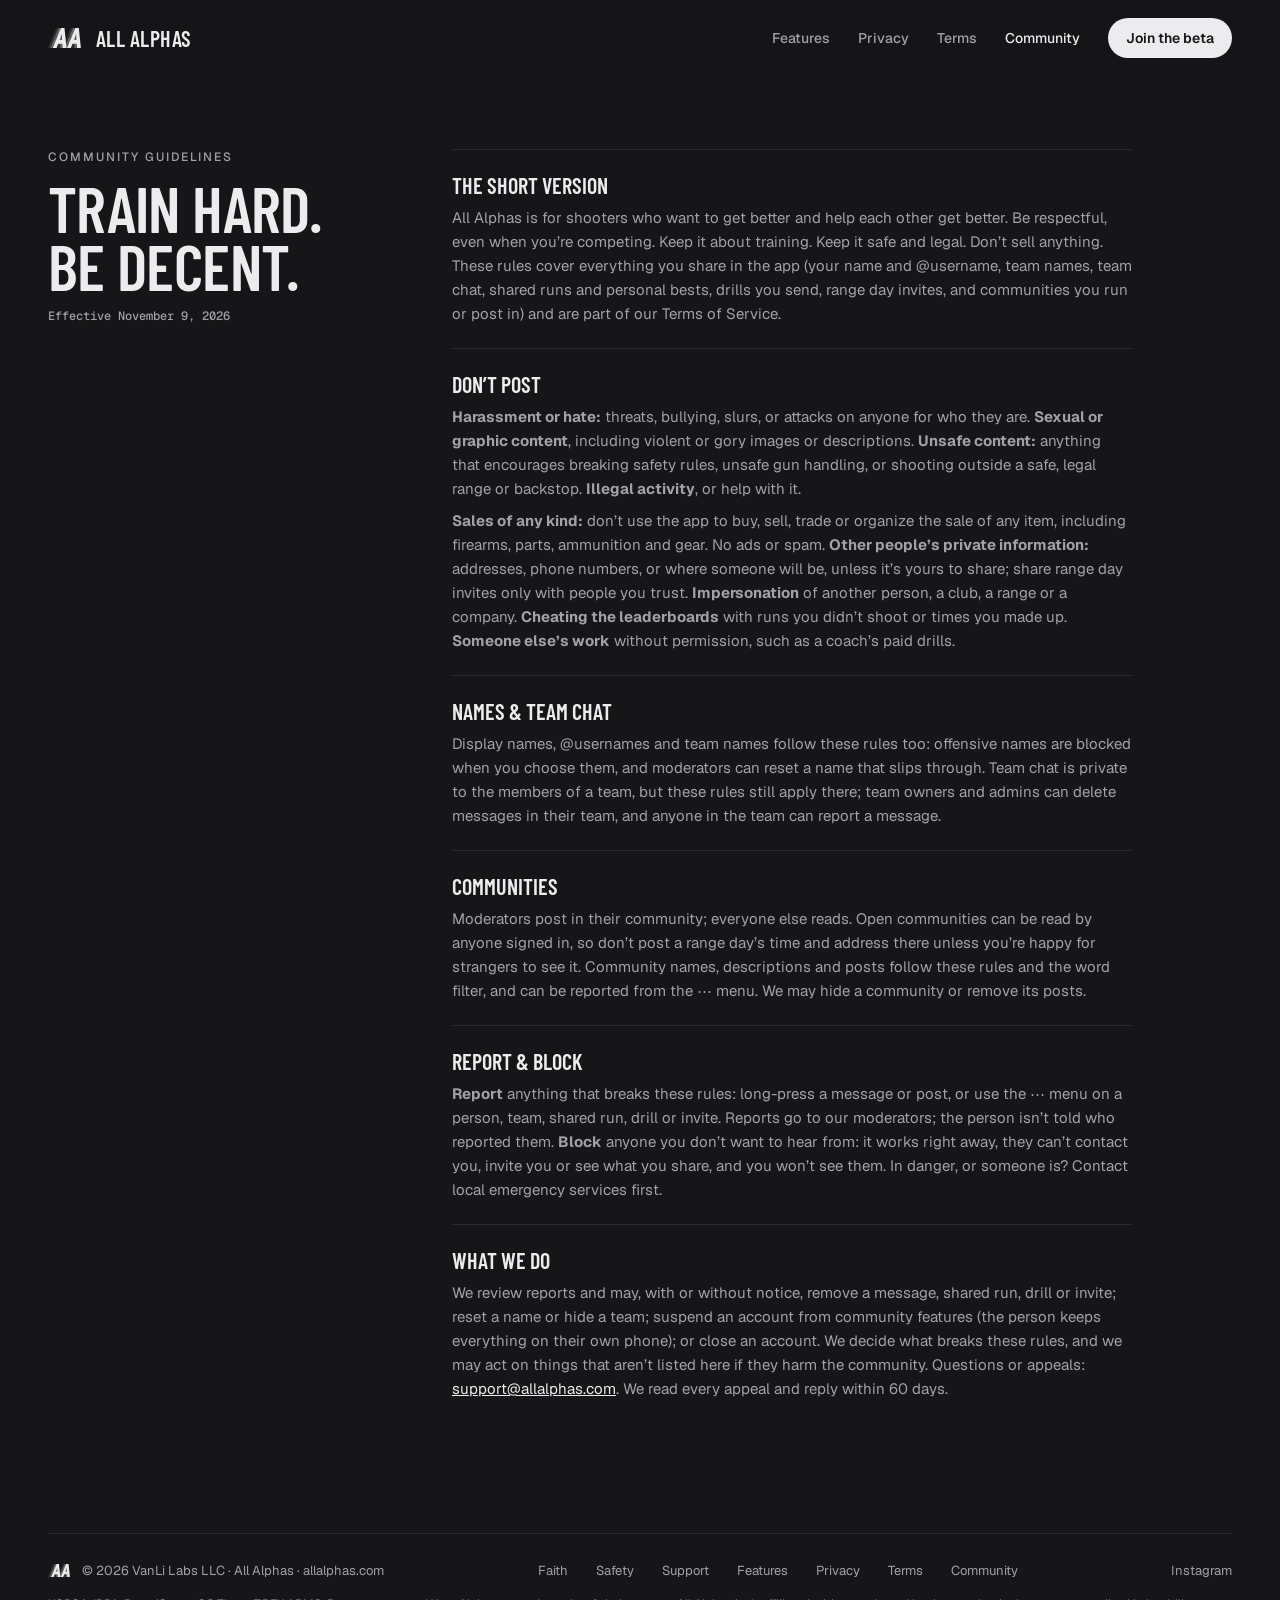
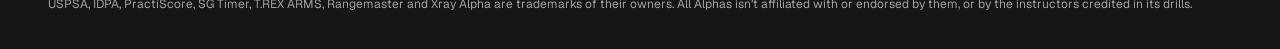
==== commit d9f1766d: "Drill credits back; T.REX ARMS, Rangemaster, Xray Alpha and credited instructors in the non-affiliat" ====
--- a/community/index.html
+++ b/community/index.html
@@ -91,7 +91,7 @@
   <div class="social-links">
     <a href="https://instagram.com/allalphas.app" target="_blank" rel="noopener">Instagram</a>
   </div>
-  <p class="tm">USPSA, IDPA, PractiScore and SG Timer are trademarks of their owners. All Alphas isn’t affiliated with or endorsed by them.</p>
+  <p class="tm">USPSA, IDPA, PractiScore, SG Timer, T.REX ARMS, Rangemaster and Xray Alpha are trademarks of their owners. All Alphas isn’t affiliated with or endorsed by them, or by the instructors credited in its drills.</p>
 </footer>
 
 <script src="/app.js?v=9"></script>
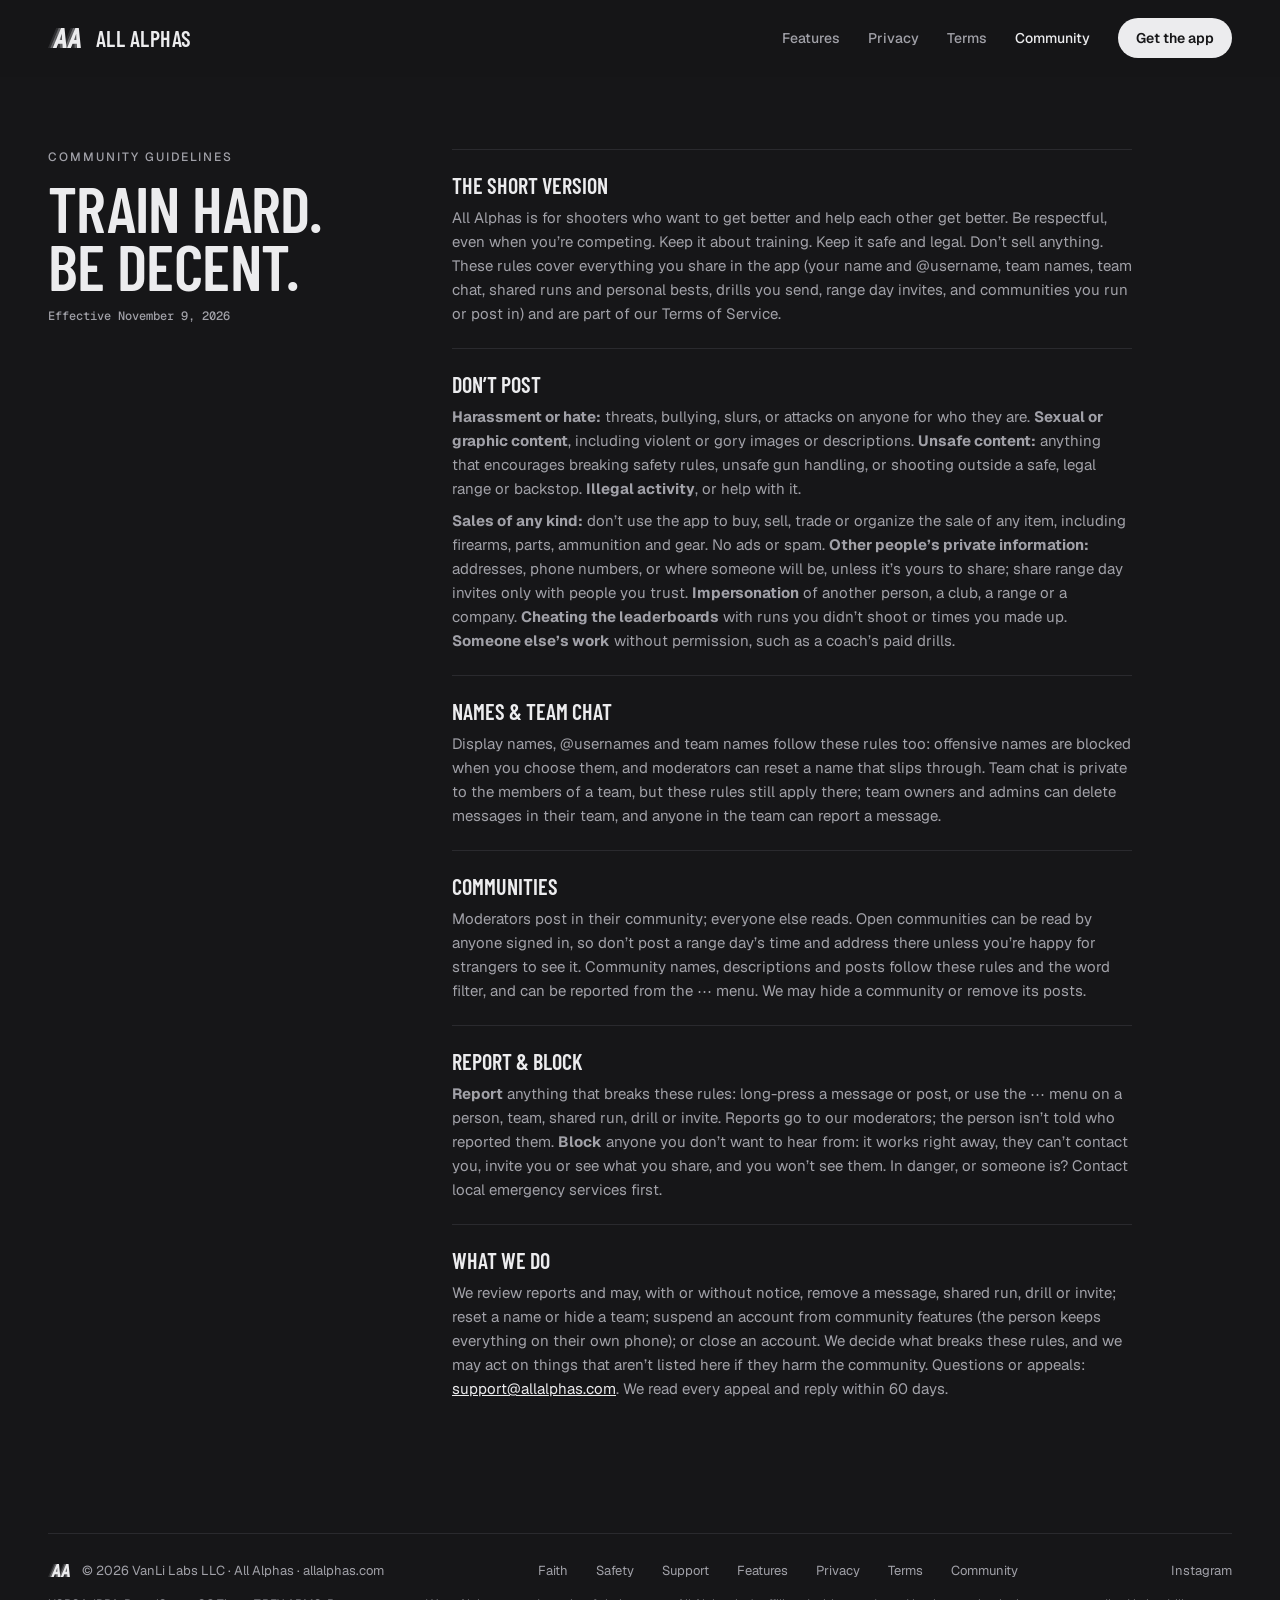
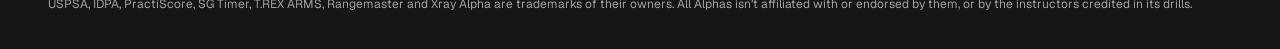
==== commit 749122c0: "App Store is live: every download link points to the App Store listing Co-Authored-By: Claude Opus 5" ====
--- a/community/index.html
+++ b/community/index.html
@@ -32,7 +32,7 @@
     <a class="nav-link" href="/privacy/">Privacy</a>
     <a class="nav-link" href="/terms/">Terms</a>
     <a class="nav-link" href="/community/" aria-current="page">Community</a>
-    <a class="pill" href="https://testflight.apple.com/join/QeFHPPyd" target="_blank" rel="noopener" id="join-link">Join the beta</a>
+    <a class="pill" href="https://apps.apple.com/us/app/all-alphas/id6815810433" target="_blank" rel="noopener" id="join-link">Get the app</a>
   </div>
   <button class="nav-toggle" id="nav-toggle" aria-label="Open menu" aria-controls="nav-links" aria-expanded="false">&#9776;</button>
 </nav>
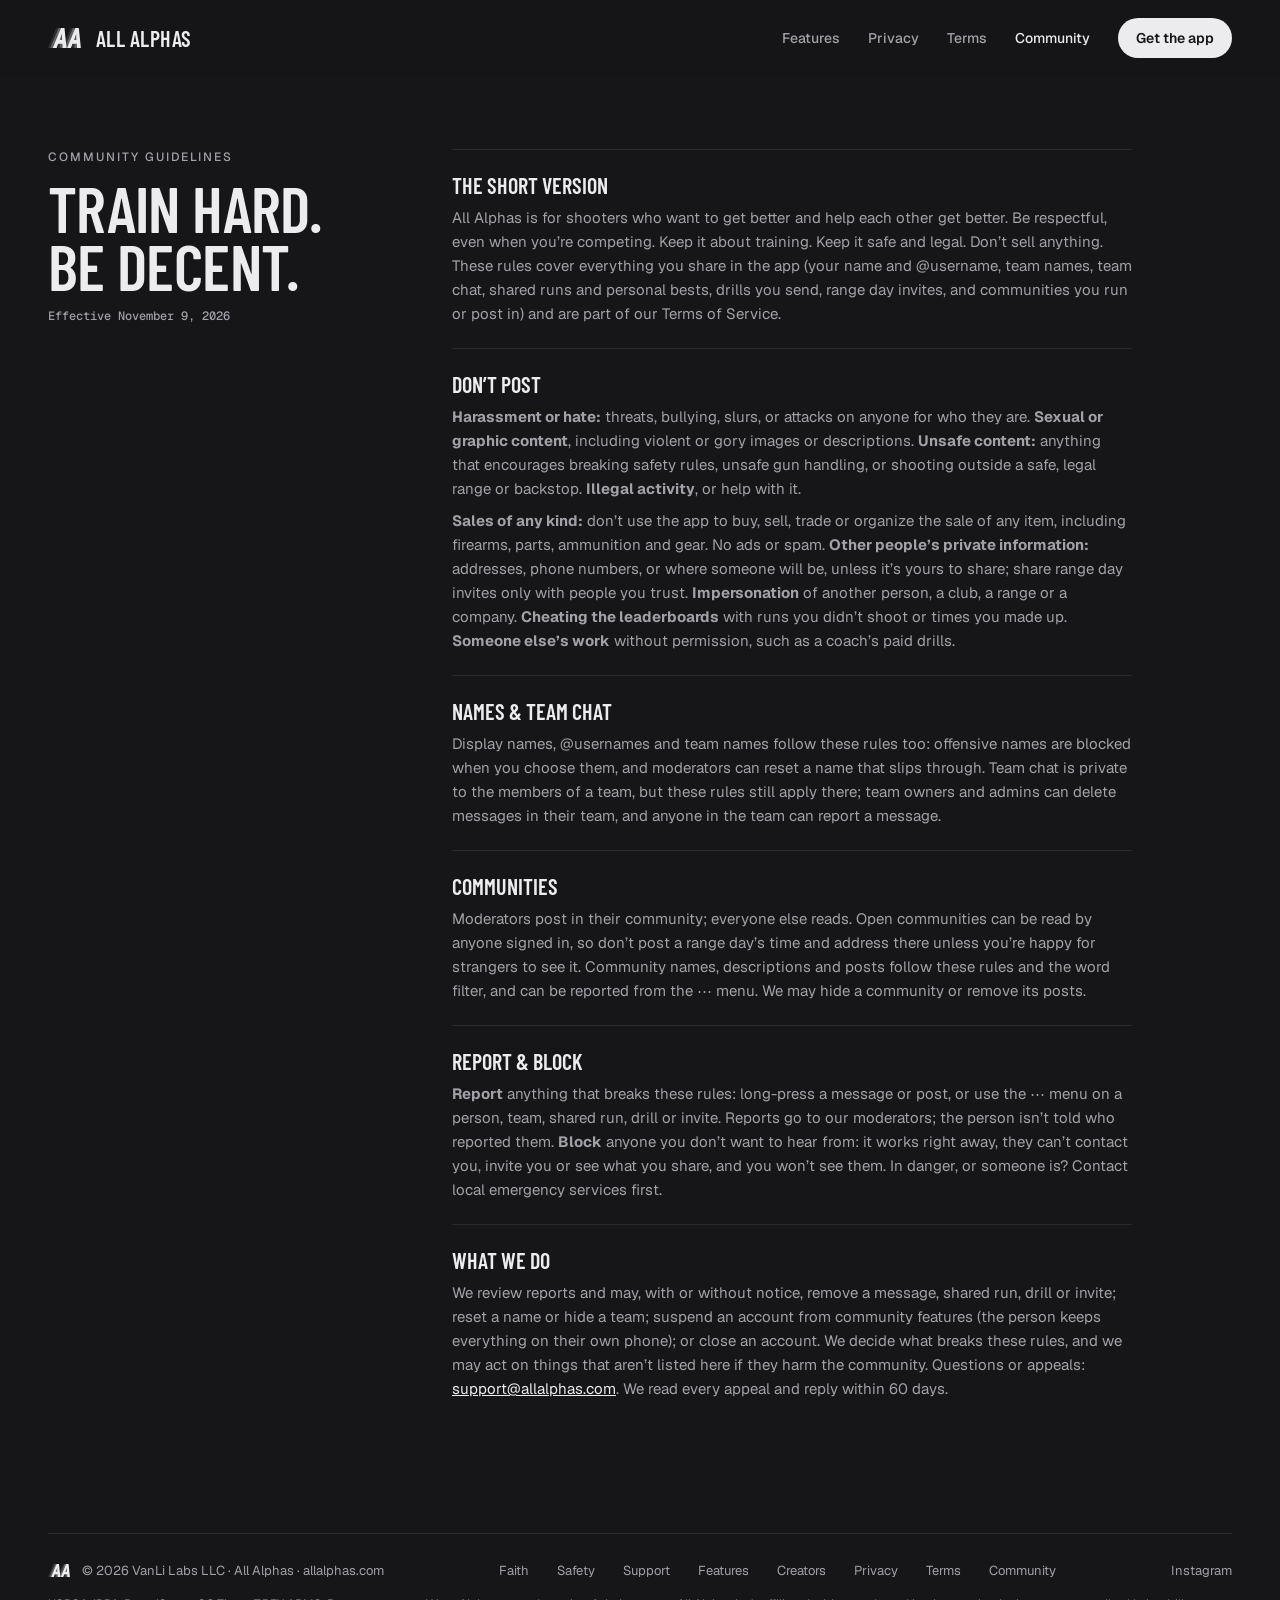
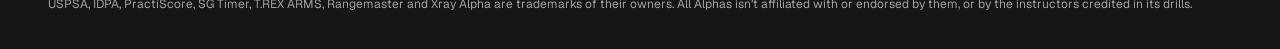
==== commit 88e93bdf: "Creators page: All Alphas Creator Program (free Pro, branded clips, drill sharing, early access), ap" ====
--- a/community/index.html
+++ b/community/index.html
@@ -11,7 +11,7 @@
 <link rel="canonical" href="https://allalphas.com/community/">
 <link rel="icon" type="image/png" href="/assets/favicon.png">
 <link rel="apple-touch-icon" href="/assets/icon.png">
-<link rel="stylesheet" href="/styles.css?v=15">
+<link rel="stylesheet" href="/styles.css?v=16">
 <script>
   // Scroll animations are an enhancement: skip them for people who ask for reduced motion.
   if (!window.matchMedia('(prefers-reduced-motion: reduce)').matches) document.documentElement.classList.add('js');
@@ -84,6 +84,7 @@
     <a href="/#safety">Safety</a>
     <a href="/#support">Support</a>
     <a href="/features/">Features</a>
+    <a href="/creators/">Creators</a>
     <a href="/privacy/">Privacy</a>
     <a href="/terms/">Terms</a>
     <a href="/community/">Community</a>
--- a/styles.css
+++ b/styles.css
@@ -1187,3 +1187,63 @@
 /* Keyboard users can jump past the nav; it appears only when focused. */
 .skip-link { position: absolute; left: 16px; top: -60px; z-index: 100; padding: 10px 16px; border-radius: 8px; background: #fff; color: #111; font-weight: 600; }
 .skip-link:focus { top: 12px; }
+
+/* ---------- Creators page ---------- */
+
+.clip-mock { display: flex; justify-content: center; }
+
+/* A vertical run clip drawn in CSS: dark range-bay gradient, results panel in the top-left corner. */
+.clip-frame {
+  position: relative;
+  width: min(100%, 20rem);
+  aspect-ratio: 9 / 16;
+  border-radius: 28px;
+  overflow: hidden;
+  background:
+    radial-gradient(120% 60% at 70% 75%, rgba(196, 160, 110, .35), transparent 60%),
+    radial-gradient(80% 40% at 30% 20%, rgba(63, 193, 104, .18), transparent 70%),
+    linear-gradient(180deg, #2b2d31 0%, #1b1c1f 55%, #3a3328 100%);
+  box-shadow: 0 30px 80px rgba(0, 0, 0, .45), inset 0 0 0 1px rgba(255, 255, 255, .06);
+}
+
+.clip-panel {
+  position: absolute;
+  left: 6%;
+  top: 5%;
+  width: 66%;
+  padding: .875rem;
+  border-radius: 14px;
+  background: rgba(22, 22, 24, .45);
+  display: flex;
+  flex-direction: column;
+  gap: .5rem;
+  text-align: left;
+  text-shadow: 0 1px 6px rgba(0, 0, 0, .6);
+}
+
+.clip-drill { font: 600 .8125rem 'Geist', sans-serif; letter-spacing: .08em; }
+.clip-stats { display: flex; gap: 1rem; align-items: baseline; }
+.clip-big { font: 600 2rem/1 'Barlow Condensed', sans-serif; }
+.clip-unit { margin-left: .25rem; font: 500 .625rem 'Geist', sans-serif; letter-spacing: .1em; color: var(--mute); }
+.clip-pills { display: flex; flex-wrap: wrap; gap: .25rem; }
+.zone { padding: .125rem .4375rem; border-radius: 999px; font: 600 .625rem/1.4 'Geist', sans-serif; color: var(--inv-ink); text-shadow: none; }
+.zone.a { background: var(--good); }
+.zone.off { background: rgba(236, 236, 238, .15); color: var(--faint); }
+.zone.pb { background: var(--pb); }
+.clip-line { font: 500 .625rem 'Geist', sans-serif; letter-spacing: .06em; color: var(--mute); }
+.clip-brand { display: flex; align-items: center; gap: .375rem; padding-top: .5rem; border-top: 1px solid rgba(236, 236, 238, .18); font: 600 .625rem 'Geist', sans-serif; letter-spacing: .08em; }
+.clip-brand img { width: 14px; height: 14px; }
+.clip-handle { margin-left: auto; font-weight: 500; letter-spacing: 0; color: var(--mute); }
+
+.step-num { font: 500 .75rem 'Geist Mono', 'Geist', monospace; color: var(--good); letter-spacing: .1em; }
+.creator-rules { margin-top: 1.25rem; max-width: 46rem; line-height: 1.6; }
+.feat-card li a { color: var(--ink); text-decoration: underline; text-underline-offset: 2px; }
+
+@media (max-width: 56.25em) {
+  .clip-mock { margin-top: 1.5rem; }
+  .feat-hero .sample-note { text-align: center; }
+}
+
+@media (max-width: 40em) {
+  .help-grid { grid-template-columns: minmax(0, 1fr); }
+}
